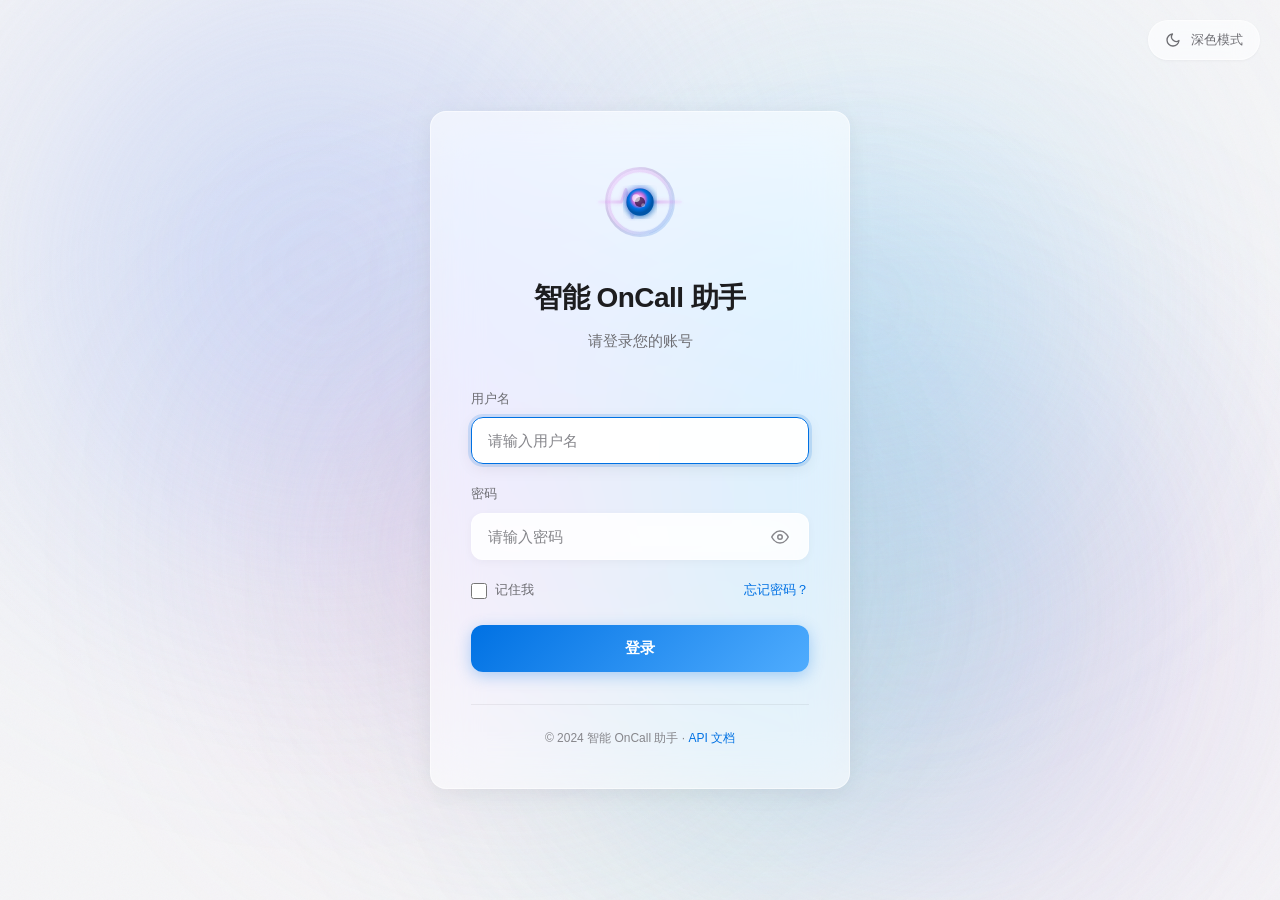
==== static/login.html @ 174ea577 "feat: 1. 增加用户登录系统，未测试 2. 增加长期记忆服务，未测试 2. 优化前端代码组织方式" ====
<!DOCTYPE html>
<html lang="zh-CN">
<head>
    <meta charset="UTF-8">
    <meta name="viewport" content="width=device-width, initial-scale=1.0">
    <meta name="theme-color" content="#1a1a2e">
    <title>登录 - 智能 OnCall 助手</title>
    <link rel="preconnect" href="https://cdn.jsdelivr.net">
    <!-- 共享基础样式 -->
    <link rel="stylesheet" href="/static/css/base.css">
    <!-- 共享组件样式 -->
    <link rel="stylesheet" href="/static/css/components.css">
    <!-- 登录页专用样式 -->
    <link rel="stylesheet" href="/static/css/login.css">
</head>
<body>
    <!-- Aurora 动态渐变背景 -->
    <div class="aurora-background" aria-hidden="true">
        <div class="aurora-blob"></div>
        <div class="aurora-blob"></div>
        <div class="aurora-blob"></div>
        <div class="aurora-blob"></div>
        <div class="aurora-blob"></div>
    </div>

    <!-- 主题切换按钮 -->
    <div class="login-theme-toggle">
        <button class="theme-toggle-btn" id="themeToggleBtn" aria-label="切换主题">
            <svg class="theme-icon-light" viewBox="0 0 24 24" fill="none" xmlns="http://www.w3.org/2000/svg" aria-hidden="true">
                <path d="M21 12.79A9 9 0 1 1 11.21 3 7 7 0 0 0 21 12.79z" stroke="currentColor" stroke-width="2" stroke-linecap="round" stroke-linejoin="round"/>
            </svg>
            <svg class="theme-icon-dark" viewBox="0 0 24 24" fill="none" xmlns="http://www.w3.org/2000/svg" aria-hidden="true" style="display: none;">
                <circle cx="12" cy="12" r="5" stroke="currentColor" stroke-width="2"/>
                <path d="M12 1v2M12 21v2M4.22 4.22l1.42 1.42M18.36 18.36l1.42 1.42M1 12h2M21 12h2M4.22 19.78l1.42-1.42M18.36 5.64l1.42-1.42" stroke="currentColor" stroke-width="2" stroke-linecap="round"/>
            </svg>
            <span id="themeText">深色模式</span>
        </button>
    </div>

    <!-- 登录页面主体 -->
    <main class="login-page">
        <div class="login-container card">
            <!-- Logo -->
            <div class="login-logo" id="loginLogo"></div>

            <!-- 标题 -->
            <h1 class="login-title">智能 OnCall 助手</h1>
            <p class="login-subtitle">请登录您的账号</p>

            <!-- 错误提示 -->
            <div class="error-message" id="errorMessage"></div>

            <!-- 登录表单 -->
            <form class="login-form" id="loginForm" novalidate>
                <!-- 用户名 -->
                <div class="form-group">
                    <label class="form-label" for="username">用户名</label>
                    <input 
                        type="text" 
                        id="username" 
                        name="username" 
                        class="form-input" 
                        placeholder="请输入用户名"
                        autocomplete="username"
                        required
                        autofocus
                    >
                </div>

                <!-- 密码 -->
                <div class="form-group">
                    <label class="form-label" for="password">密码</label>
                    <div class="password-wrapper">
                        <input 
                            type="password" 
                            id="password" 
                            name="password" 
                            class="form-input" 
                            placeholder="请输入密码"
                            autocomplete="current-password"
                            required
                        >
                        <button type="button" class="password-toggle" id="passwordToggle" aria-label="显示密码">
                            <svg class="eye-icon" viewBox="0 0 24 24" fill="none" xmlns="http://www.w3.org/2000/svg">
                                <path d="M1 12s4-8 11-8 11 8 11 8-4 8-11 8-11-8-11-8z" stroke="currentColor" stroke-width="2" stroke-linecap="round" stroke-linejoin="round"/>
                                <circle cx="12" cy="12" r="3" stroke="currentColor" stroke-width="2"/>
                            </svg>
                        </button>
                    </div>
                </div>

                <!-- 记住我 & 忘记密码 -->
                <div class="form-options">
                    <label class="remember-me">
                        <input type="checkbox" id="rememberMe" name="rememberMe">
                        <span>记住我</span>
                    </label>
                    <a href="#" class="forgot-password">忘记密码？</a>
                </div>

                <!-- 登录按钮 -->
                <button type="submit" class="btn-primary" id="loginBtn">
                    <span class="btn-text">登录</span>
                </button>
            </form>

            <!-- 页脚 -->
            <div class="login-footer">
                <p>© 2024 智能 OnCall 助手 · <a href="/docs" target="_blank">API 文档</a></p>
            </div>
        </div>
    </main>

    <!-- 认证模块 -->
    <script src="/static/js/auth.js"></script>
    
    <!-- 登录页脚本 -->
    <script>
        // 登录页应用
        class LoginPageApp {
            constructor() {
                this.initializeElements();
                this.initTheme();
                this.initLogo();
                this.bindEvents();
                
                // 如果已登录，直接跳转到首页
                if (authManager.isLoggedIn()) {
                    window.location.href = '/';
                }
            }

            // 初始化 DOM 元素
            initializeElements() {
                this.loginForm = document.getElementById('loginForm');
                this.usernameInput = document.getElementById('username');
                this.passwordInput = document.getElementById('password');
                this.passwordToggle = document.getElementById('passwordToggle');
                this.loginBtn = document.getElementById('loginBtn');
                this.errorMessage = document.getElementById('errorMessage');
                this.themeToggleBtn = document.getElementById('themeToggleBtn');
                this.themeText = document.getElementById('themeText');
            }

            // 初始化主题
            initTheme() {
                const savedTheme = localStorage.getItem('theme');
                if (savedTheme) {
                    document.documentElement.setAttribute('data-theme', savedTheme);
                }
                this.updateThemeUI();
            }

            // 切换主题
            toggleTheme() {
                const current = document.documentElement.getAttribute('data-theme');
                const next = current === 'dark' ? 'light' : 'dark';
                document.documentElement.setAttribute('data-theme', next);
                localStorage.setItem('theme', next);
                this.updateThemeUI();
                this.updateLogo();
            }

            // 更新主题 UI
            updateThemeUI() {
                const isDark = document.documentElement.getAttribute('data-theme') === 'dark' ||
                    (!document.documentElement.getAttribute('data-theme') && window.matchMedia('(prefers-color-scheme: dark)').matches);

                if (this.themeText) {
                    this.themeText.textContent = isDark ? '浅色模式' : '深色模式';
                }

                const lightIcon = document.querySelector('.theme-icon-light');
                const darkIcon = document.querySelector('.theme-icon-dark');
                if (lightIcon && darkIcon) {
                    lightIcon.style.display = isDark ? 'none' : 'block';
                    darkIcon.style.display = isDark ? 'block' : 'none';
                }

                // 更新 theme-color meta
                const metaTheme = document.querySelector('meta[name="theme-color"]');
                if (metaTheme) {
                    metaTheme.setAttribute('content', isDark ? '#0d0d0d' : '#1a1a2e');
                }
            }

            // 初始化 Logo
            initLogo() {
                this.updateLogo();
            }

            // 更新 Logo（根据主题）
            updateLogo() {
                const logoEl = document.getElementById('loginLogo');
                if (!logoEl) return;
                
                const isDark = document.documentElement.getAttribute('data-theme') === 'dark' ||
                    (!document.documentElement.getAttribute('data-theme') && window.matchMedia('(prefers-color-scheme: dark)').matches);
                
                // 使用 logo-icon.svg
                logoEl.innerHTML = `<img src="/static/img/logo-icon.svg" alt="Logo" width="100" height="100">`;
            }

            // 绑定事件
            bindEvents() {
                // 主题切换
                if (this.themeToggleBtn) {
                    this.themeToggleBtn.addEventListener('click', () => this.toggleTheme());
                }

                // 密码显示/隐藏
                if (this.passwordToggle) {
                    this.passwordToggle.addEventListener('click', () => this.togglePasswordVisibility());
                }

                // 表单提交
                if (this.loginForm) {
                    this.loginForm.addEventListener('submit', (e) => this.handleLogin(e));
                }

                // 输入框变化时清除错误
                if (this.usernameInput) {
                    this.usernameInput.addEventListener('input', () => this.hideError());
                }
                if (this.passwordInput) {
                    this.passwordInput.addEventListener('input', () => this.hideError());
                }
            }

            // 切换密码可见性
            togglePasswordVisibility() {
                const type = this.passwordInput.type === 'password' ? 'text' : 'password';
                this.passwordInput.type = type;
                
                // 更新图标
                const eyeIcon = this.passwordToggle.querySelector('.eye-icon');
                if (type === 'text') {
                    eyeIcon.innerHTML = `
                        <path d="M17.94 17.94A10.07 10.07 0 0 1 12 20c-7 0-11-8-11-8a18.45 18.45 0 0 1 5.06-5.94M9.9 4.24A9.12 9.12 0 0 1 12 4c7 0 11 8 11 8a18.5 18.5 0 0 1-2.16 3.19m-6.72-1.07a3 3 0 1 1-4.24-4.24" stroke="currentColor" stroke-width="2" stroke-linecap="round" stroke-linejoin="round"/>
                        <line x1="1" y1="1" x2="23" y2="23" stroke="currentColor" stroke-width="2" stroke-linecap="round"/>
                    `;
                } else {
                    eyeIcon.innerHTML = `
                        <path d="M1 12s4-8 11-8 11 8 11 8-4 8-11 8-11-8-11-8z" stroke="currentColor" stroke-width="2" stroke-linecap="round" stroke-linejoin="round"/>
                        <circle cx="12" cy="12" r="3" stroke="currentColor" stroke-width="2"/>
                    `;
                }
            }

            // 处理登录
            async handleLogin(e) {
                e.preventDefault();
                
                const username = this.usernameInput.value.trim();
                const password = this.passwordInput.value;

                // 验证
                if (!username) {
                    this.showError('请输入用户名');
                    this.usernameInput.focus();
                    return;
                }

                if (!password) {
                    this.showError('请输入密码');
                    this.passwordInput.focus();
                    return;
                }

                // 显示加载状态
                this.setLoading(true);

                try {
                    const result = await authManager.login(username, password);
                    
                    if (result.success) {
                        // 登录成功，跳转到首页
                        this.showNotification('登录成功，正在跳转...', 'success');
                        setTimeout(() => {
                            window.location.href = '/';
                        }, 500);
                    } else {
                        // 登录失败
                        this.showError(result.error || '登录失败，请检查用户名和密码');
                    }
                } catch (error) {
                    this.showError('网络错误，请稍后重试');
                } finally {
                    this.setLoading(false);
                }
            }

            // 显示错误
            showError(message) {
                if (this.errorMessage) {
                    this.errorMessage.textContent = message;
                    this.errorMessage.classList.add('show');
                }
            }

            // 隐藏错误
            hideError() {
                if (this.errorMessage) {
                    this.errorMessage.classList.remove('show');
                }
            }

            // 设置加载状态
            setLoading(loading) {
                if (this.loginBtn) {
                    this.loginBtn.disabled = loading;
                    if (loading) {
                        this.loginBtn.innerHTML = `
                            <span class="btn-loading">
                                <span class="spinner"></span>
                                <span>登录中...</span>
                            </span>
                        `;
                    } else {
                        this.loginBtn.innerHTML = '<span class="btn-text">登录</span>';
                    }
                }
            }

            // 显示通知
            showNotification(message, type = 'info') {
                const notification = document.createElement('div');
                notification.className = `notification ${type}`;
                notification.textContent = message;
                
                const colors = {
                    info: '#0071e3',
                    success: '#22c55e',
                    warning: '#f59e0b',
                    error: '#ef4444'
                };
                notification.style.backgroundColor = colors[type] || colors.info;
                
                document.body.appendChild(notification);
                
                setTimeout(() => {
                    notification.style.animation = 'notification-slide-out 250ms cubic-bezier(0.4, 0, 0.2, 1)';
                    setTimeout(() => {
                        if (notification.parentNode) {
                            notification.parentNode.removeChild(notification);
                        }
                    }, 300);
                }, 3000);
            }
        }

        // 初始化应用
        document.addEventListener('DOMContentLoaded', () => {
            new LoginPageApp();
        });
    </script>
</body>
</html>
---- static/css/base.css ----
/* =====================================================
 * 基础样式 - CSS 变量、重置、Aurora 背景
 * 所有页面共享的基础样式
 * ===================================================== */

/* 设计系统 - CSS 变量 */
:root {
    /* 亮色模式 */
    --bg-primary: #f5f5f7;
    --bg-secondary: #ffffff;
    --bg-sidebar: rgba(255, 255, 255, 0.72);
    --bg-sidebar-solid: #ffffff;
    --bg-sidebar-hover: rgba(0, 0, 0, 0.04);
    --bg-sidebar-active: rgba(0, 113, 227, 0.08);
    --bg-input: rgba(255, 255, 255, 0.8);
    --bg-input-focus: rgba(255, 255, 255, 0.95);
    --bg-message-user: linear-gradient(135deg, #0071e3 0%, #4facfe 100%);
    --bg-message-ai: rgba(255, 255, 255, 0.85);
    --bg-code: #1e1e1e;
    --bg-card: rgba(255, 255, 255, 0.6);
    --bg-overlay: rgba(0, 0, 0, 0.4);

    --text-primary: #1d1d1f;
    --text-secondary: #6e6e73;
    --text-tertiary: #86868b;
    --text-sidebar: #1d1d1f;
    --text-sidebar-secondary: #6e6e73;
    --text-user-message: #ffffff;
    --text-code: #e4e4e7;

    --accent: #0071e3;
    --accent-hover: #005bb5;
    --accent-light: rgba(0, 113, 227, 0.08);
    --accent-glow: rgba(0, 113, 227, 0.15);

    --border: rgba(0, 0, 0, 0.06);
    --border-strong: rgba(0, 0, 0, 0.1);
    --border-sidebar: rgba(0, 0, 0, 0.06);
    --border-glass: rgba(255, 255, 255, 0.5);

    --shadow-sm: 0 1px 3px rgba(0, 0, 0, 0.04);
    --shadow-md: 0 4px 16px rgba(0, 0, 0, 0.06);
    --shadow-lg: 0 8px 32px rgba(0, 0, 0, 0.08);
    --shadow-glass: 0 4px 24px rgba(0, 0, 0, 0.06);
    --shadow-input: 0 2px 8px rgba(0, 0, 0, 0.04);
    --shadow-input-focus: 0 0 0 3px var(--accent-glow), 0 4px 16px rgba(0, 0, 0, 0.08);

    --radius-sm: 8px;
    --radius-md: 12px;
    --radius-lg: 16px;
    --radius-xl: 24px;
    --radius-full: 9999px;

    --transition-fast: 150ms cubic-bezier(0.4, 0, 0.2, 1);
    --transition-normal: 250ms cubic-bezier(0.4, 0, 0.2, 1);
    --transition-slow: 350ms cubic-bezier(0.4, 0, 0.2, 1);
    --transition-spring: 500ms cubic-bezier(0.34, 1.56, 0.64, 1);

    --font-sans: 'Inter', -apple-system, BlinkMacSystemFont, 'Segoe UI', 'Roboto', 'Helvetica Neue', sans-serif;
    --font-mono: 'JetBrains Mono', 'Fira Code', 'Monaco', 'Menlo', monospace;

    --aurora-base: rgba(180, 200, 240, 0.08);
    --aurora-1: #7c9ff5;
    --aurora-2: #c490e4;
    --aurora-3: #f0a0d0;
    --aurora-4: #6ec6f5;
    --aurora-5: #5eead4;
}

/* 暗黑模式 */
[data-theme="dark"] {
    --bg-primary: #0a0a0f;
    --bg-secondary: #1c1c1e;
    --bg-sidebar: rgba(20, 20, 25, 0.4);
    --bg-sidebar-solid: #14141a;
    --bg-sidebar-hover: rgba(255, 255, 255, 0.06);
    --bg-sidebar-active: rgba(10, 132, 255, 0.12);
    --bg-input: rgba(40, 40, 50, 0.8);
    --bg-input-focus: rgba(50, 50, 60, 0.95);
    --bg-message-user: linear-gradient(135deg, #0a84ff 0%, #5ac8fa 100%);
    --bg-message-ai: rgba(40, 40, 50, 0.85);
    --bg-code: #0d0d0d;
    --bg-card: rgba(40, 40, 50, 0.5);
    --bg-overlay: rgba(0, 0, 0, 0.6);

    --text-primary: #f5f5f7;
    --text-secondary: #98989d;
    --text-tertiary: #6e6e73;
    --text-sidebar: #f5f5f7;
    --text-sidebar-secondary: #8e8e93;
    --text-user-message: #ffffff;
    --text-code: #e4e4e7;

    --accent: #0a84ff;
    --accent-hover: #409cff;
    --accent-light: rgba(10, 132, 255, 0.1);
    --accent-glow: rgba(10, 132, 255, 0.25);

    --border: rgba(255, 255, 255, 0.06);
    --border-strong: rgba(255, 255, 255, 0.1);
    --border-sidebar: rgba(255, 255, 255, 0.06);
    --border-glass: rgba(255, 255, 255, 0.08);

    --shadow-sm: 0 1px 3px rgba(0, 0, 0, 0.3);
    --shadow-md: 0 4px 16px rgba(0, 0, 0, 0.4);
    --shadow-lg: 0 8px 32px rgba(0, 0, 0, 0.5);
    --shadow-glass: 0 4px 24px rgba(0, 0, 0, 0.3);
    --shadow-input: 0 2px 8px rgba(0, 0, 0, 0.3);
    --shadow-input-focus: 0 0 0 3px var(--accent-glow), 0 4px 16px rgba(0, 0, 0, 0.3);

    --aurora-base: rgba(60, 80, 140, 0.06);
    --aurora-1: #4a5fd6;
    --aurora-2: #7c3a8a;
    --aurora-3: #b060a0;
    --aurora-4: #3a7ab8;
    --aurora-5: #2a9a8a;
}

/* 系统偏好暗黑模式 */
@media (prefers-color-scheme: dark) {
    :root:not([data-theme="light"]) {
        --bg-primary: #0a0a0f;
        --bg-secondary: #1c1c1e;
        --bg-sidebar: rgba(20, 20, 25, 0.4);
        --bg-sidebar-solid: #14141a;
        --bg-sidebar-hover: rgba(255, 255, 255, 0.06);
        --bg-sidebar-active: rgba(10, 132, 255, 0.12);
        --bg-input: rgba(40, 40, 50, 0.8);
        --bg-input-focus: rgba(50, 50, 60, 0.95);
        --bg-message-user: linear-gradient(135deg, #0a84ff 0%, #5ac8fa 100%);
        --bg-message-ai: rgba(40, 40, 50, 0.85);
        --bg-code: #0d0d0d;
        --bg-card: rgba(40, 40, 50, 0.5);
        --bg-overlay: rgba(0, 0, 0, 0.6);

        --text-primary: #f5f5f7;
        --text-secondary: #98989d;
        --text-tertiary: #6e6e73;
        --text-sidebar: #f5f5f7;
        --text-sidebar-secondary: #8e8e93;
        --text-user-message: #ffffff;
        --text-code: #e4e4e7;

        --accent: #0a84ff;
        --accent-hover: #409cff;
        --accent-light: rgba(10, 132, 255, 0.1);
        --accent-glow: rgba(10, 132, 255, 0.25);

        --border: rgba(255, 255, 255, 0.06);
        --border-strong: rgba(255, 255, 255, 0.1);
        --border-sidebar: rgba(255, 255, 255, 0.06);
        --border-glass: rgba(255, 255, 255, 0.08);

        --shadow-sm: 0 1px 3px rgba(0, 0, 0, 0.3);
        --shadow-md: 0 4px 16px rgba(0, 0, 0, 0.4);
        --shadow-lg: 0 8px 32px rgba(0, 0, 0, 0.5);
        --shadow-glass: 0 4px 24px rgba(0, 0, 0, 0.3);
        --shadow-input: 0 2px 8px rgba(0, 0, 0, 0.3);
        --shadow-input-focus: 0 0 0 3px var(--accent-glow), 0 4px 16px rgba(0, 0, 0, 0.3);

        --aurora-base: rgba(60, 80, 140, 0.06);
        --aurora-1: #4a5fd6;
        --aurora-2: #7c3a8a;
        --aurora-3: #b060a0;
        --aurora-4: #3a7ab8;
        --aurora-5: #2a9a8a;
    }
}

/* 减少动画偏好 */
@media (prefers-reduced-motion: reduce) {
    *,
    *::before,
    *::after {
        animation-duration: 0.01ms !important;
        animation-iteration-count: 1 !important;
        transition-duration: 0.01ms !important;
    }
}

/* CSS Reset */
* {
    margin: 0;
    padding: 0;
    box-sizing: border-box;
}

body {
    font-family: var(--font-sans);
    background: var(--bg-primary);
    color: var(--text-primary);
    min-height: 100vh;
    line-height: 1.6;
    overflow: hidden;
    transition: background-color var(--transition-normal), color var(--transition-normal);
}

/* =====================================================
 * Aurora 动态渐变背景
 * ===================================================== */
.aurora-background {
    position: fixed;
    top: 0;
    left: 0;
    width: 100vw;
    height: 100vh;
    z-index: 0;
    overflow: hidden;
    pointer-events: none;
    background:
        radial-gradient(ellipse 80% 60% at 50% 50%, var(--aurora-base) 0%, transparent 70%);
}

/* 粒子画布 */
#particleCanvas {
    position: fixed;
    top: 0;
    left: 0;
    width: 100vw;
    height: 100vh;
    z-index: 0;
    pointer-events: none;
}

/* 噪点纹理层 */
.aurora-background::after {
    content: '';
    position: absolute;
    inset: 0;
    opacity: 0.035;
    background-image: url("data:image/svg+xml,%3Csvg viewBox='0 0 256 256' xmlns='http://www.w3.org/2000/svg'%3E%3Cfilter id='noise'%3E%3CfeTurbulence type='fractalNoise' baseFrequency='0.9' numOctaves='4' stitchTiles='stitch'/%3E%3C/filter%3E%3Crect width='100%25' height='100%25' filter='url(%23noise)'/%3E%3C/svg%3E");
    background-repeat: repeat;
    background-size: 128px 128px;
    pointer-events: none;
}

[data-theme="dark"] .aurora-background::after {
    opacity: 0.025;
}

@media (prefers-color-scheme: dark) {
    :root:not([data-theme="light"]) .aurora-background::after {
        opacity: 0.025;
    }
}

/* 渐变光晕层 */
.aurora-blob {
    position: absolute;
    border-radius: 50%;
    filter: blur(120px);
    opacity: 0.4;
    will-change: transform;
    animation: aurora-drift 25s cubic-bezier(0.4, 0, 0.2, 1) infinite;
}

[data-theme="dark"] .aurora-blob {
    opacity: 0.25;
}

@media (prefers-color-scheme: dark) {
    :root:not([data-theme="light"]) .aurora-blob {
        opacity: 0.25;
    }
}

/* 光晕 1 — 左上区域 */
.aurora-blob:nth-child(1) {
    width: 70vw;
    height: 70vw;
    max-width: 900px;
    max-height: 900px;
    background: radial-gradient(circle, var(--aurora-1) 0%, transparent 70%);
    top: -20%;
    left: -10%;
    animation-delay: 0s;
    animation-duration: 28s;
}

/* 光晕 2 — 右下区域 */
.aurora-blob:nth-child(2) {
    width: 65vw;
    height: 65vw;
    max-width: 850px;
    max-height: 850px;
    background: radial-gradient(circle, var(--aurora-2) 0%, transparent 70%);
    bottom: -15%;
    right: -5%;
    animation-delay: -7s;
    animation-duration: 32s;
}

/* 光晕 3 — 中下区域 */
.aurora-blob:nth-child(3) {
    width: 60vw;
    height: 60vw;
    max-width: 800px;
    max-height: 800px;
    background: radial-gradient(circle, var(--aurora-5) 0%, transparent 70%);
    bottom: -10%;
    left: 30%;
    animation-delay: -14s;
    animation-duration: 30s;
}

/* 光晕 4 — 右上区域 */
.aurora-blob:nth-child(4) {
    width: 55vw;
    height: 55vw;
    max-width: 750px;
    max-height: 750px;
    background: radial-gradient(circle, var(--aurora-4) 0%, transparent 70%);
    top: -5%;
    right: 5%;
    animation-delay: -21s;
    animation-duration: 26s;
}

/* 光晕 5 — 中心偏左 */
.aurora-blob:nth-child(5) {
    width: 50vw;
    height: 50vw;
    max-width: 700px;
    max-height: 700px;
    background: radial-gradient(circle, var(--aurora-3) 0%, transparent 70%);
    top: 25%;
    left: 15%;
    animation-delay: -10s;
    animation-duration: 35s;
}

/* Aurora 动画 */
@keyframes aurora-drift {
    0%, 100% {
        transform: translate(0, 0) scale(1);
    }
    25% {
        transform: translate(3vw, -2vh) scale(1.06);
    }
    50% {
        transform: translate(-2vw, 3vh) scale(0.97);
    }
    75% {
        transform: translate(2vw, 1.5vh) scale(1.03);
    }
}

/* 通用动画 */
@keyframes spin {
    from { transform: rotate(0deg); }
    to { transform: rotate(360deg); }
}

@keyframes pulse {
    0%, 100% { opacity: 1; }
    50% { opacity: 0.5; }
}

@keyframes fade-in-scale {
    from {
        opacity: 0;
        transform: scale(0.9);
    }
    to {
        opacity: 1;
        transform: scale(1);
    }
}
---- static/css/components.css ----
/* =====================================================
 * 共享组件样式
 * 按钮、输入框、通知、加载遮罩等通用组件
 * ===================================================== */

/* =====================================================
 * 按钮组件
 * ===================================================== */

/* 主题切换按钮 */
.theme-toggle-btn {
    width: 100%;
    padding: 10px 14px;
    background: transparent;
    border: none;
    border-radius: var(--radius-md);
    cursor: pointer;
    display: flex;
    align-items: center;
    justify-content: flex-start;
    gap: 10px;
    color: var(--text-sidebar-secondary);
    font-size: 13px;
    font-weight: 500;
    transition: background-color var(--transition-fast), color var(--transition-fast);
}

.theme-toggle-btn:hover {
    background: var(--bg-sidebar-hover);
    color: var(--text-sidebar);
}

.theme-toggle-btn:focus-visible {
    outline: 2px solid var(--accent);
    outline-offset: 2px;
}

.theme-toggle-btn svg {
    width: 16px;
    height: 16px;
    flex-shrink: 0;
    transition: transform var(--transition-spring);
}

.theme-toggle-btn:hover svg {
    transform: rotate(20deg);
}

/* =====================================================
 * 通知组件
 * ===================================================== */
.notification {
    position: fixed;
    top: 20px;
    right: 20px;
    padding: 12px 16px;
    border-radius: var(--radius-md);
    color: #ffffff;
    font-weight: 500;
    font-size: 13px;
    z-index: 10000;
    animation: notification-slide-in var(--transition-normal);
    max-width: 320px;
    box-shadow: var(--shadow-lg);
    backdrop-filter: blur(12px);
    -webkit-backdrop-filter: blur(12px);
}

@keyframes notification-slide-in {
    from {
        transform: translateX(100%) scale(0.8);
        opacity: 0;
    }
    to {
        transform: translateX(0) scale(1);
        opacity: 1;
    }
}

@keyframes notification-slide-out {
    from {
        transform: translateX(0) scale(1);
        opacity: 1;
    }
    to {
        transform: translateX(100%) scale(0.8);
        opacity: 0;
    }
}

/* =====================================================
 * 加载遮罩层
 * ===================================================== */
.loading-overlay {
    display: none;
    position: fixed;
    top: 0;
    left: 0;
    width: 100vw;
    height: 100vh;
    background: var(--bg-overlay);
    backdrop-filter: blur(12px);
    -webkit-backdrop-filter: blur(12px);
    z-index: 9999;
    justify-content: center;
    align-items: center;
}

.loading-content {
    background: var(--bg-card);
    backdrop-filter: blur(24px) saturate(180%);
    -webkit-backdrop-filter: blur(24px) saturate(180%);
    padding: 32px 48px;
    border-radius: var(--radius-lg);
    box-shadow: var(--shadow-lg);
    text-align: center;
    animation: fade-in-scale var(--transition-normal);
    border: 1px solid var(--border-glass);
}

.loading-spinner {
    width: 48px;
    height: 48px;
    border: 3px solid var(--accent-light);
    border-top-color: var(--accent);
    border-radius: 50%;
    animation: spin 1s linear infinite;
    margin: 0 auto 16px;
}

.loading-text {
    font-size: 16px;
    font-weight: 600;
    color: var(--text-primary);
    margin-bottom: 8px;
}

.loading-subtext {
    font-size: 13px;
    color: var(--text-secondary);
}

/* =====================================================
 * 表单组件（登录页和聊天页共用）
 * ===================================================== */

/* 表单输入框 */
.form-input {
    width: 100%;
    padding: 14px 16px;
    border: 1px solid var(--border-glass);
    border-radius: var(--radius-md);
    background: var(--bg-input);
    backdrop-filter: blur(20px) saturate(180%);
    -webkit-backdrop-filter: blur(20px) saturate(180%);
    font-size: 15px;
    color: var(--text-primary);
    font-family: var(--font-sans);
    transition: border-color var(--transition-fast), box-shadow var(--transition-fast), background-color var(--transition-fast);
    box-shadow: var(--shadow-input);
}

.form-input:focus {
    outline: none;
    border-color: var(--accent);
    box-shadow: var(--shadow-input-focus);
    background: var(--bg-input-focus);
}

.form-input::placeholder {
    color: var(--text-tertiary);
}

/* 表单标签 */
.form-label {
    display: block;
    font-size: 13px;
    font-weight: 500;
    color: var(--text-secondary);
    margin-bottom: 8px;
}

/* 主按钮 */
.btn-primary {
    width: 100%;
    padding: 14px 24px;
    background: linear-gradient(135deg, var(--accent) 0%, #4facfe 100%);
    border: none;
    border-radius: var(--radius-md);
    color: #ffffff;
    font-size: 15px;
    font-weight: 600;
    cursor: pointer;
    transition: transform var(--transition-fast), box-shadow var(--transition-fast), opacity var(--transition-fast);
    box-shadow: 0 4px 16px rgba(0, 113, 227, 0.3);
}

.btn-primary:hover {
    transform: translateY(-2px);
    box-shadow: 0 8px 24px rgba(0, 113, 227, 0.4);
}

.btn-primary:active {
    transform: translateY(0);
}

.btn-primary:disabled {
    opacity: 0.6;
    cursor: not-allowed;
    transform: none;
}

.btn-primary:focus-visible {
    outline: 2px solid var(--accent);
    outline-offset: 2px;
}

/* 次要按钮 */
.btn-secondary {
    width: 100%;
    padding: 14px 24px;
    background: var(--bg-card);
    backdrop-filter: blur(12px) saturate(180%);
    -webkit-backdrop-filter: blur(12px) saturate(180%);
    border: 1px solid var(--border-glass);
    border-radius: var(--radius-md);
    color: var(--text-primary);
    font-size: 15px;
    font-weight: 500;
    cursor: pointer;
    transition: background-color var(--transition-fast), border-color var(--transition-fast), transform var(--transition-fast);
}

.btn-secondary:hover {
    background: var(--accent-light);
    border-color: var(--accent);
    transform: translateY(-1px);
}

.btn-secondary:focus-visible {
    outline: 2px solid var(--accent);
    outline-offset: 2px;
}

/* =====================================================
 * 卡片组件
 * ===================================================== */
.card {
    background: var(--bg-card);
    backdrop-filter: blur(24px) saturate(180%);
    -webkit-backdrop-filter: blur(24px) saturate(180%);
    border: 1px solid var(--border-glass);
    border-radius: var(--radius-lg);
    box-shadow: var(--shadow-glass);
}

/* =====================================================
 * 链接组件
 * ===================================================== */
.link {
    color: var(--accent);
    text-decoration: none;
    font-weight: 500;
    transition: color var(--transition-fast);
}

.link:hover {
    color: var(--accent-hover);
    text-decoration: underline;
}

/* =====================================================
 * 错误提示
 * ===================================================== */
.error-message {
    padding: 12px 16px;
    background: rgba(239, 68, 68, 0.1);
    border: 1px solid rgba(239, 68, 68, 0.2);
    border-radius: var(--radius-md);
    color: #ef4444;
    font-size: 13px;
    margin-bottom: 16px;
    display: none;
}

.error-message.show {
    display: block;
    animation: fade-in-scale var(--transition-fast);
}
---- static/css/login.css ----
/* =====================================================
 * 登录页面专用样式
 * ===================================================== */

/* 登录页面布局 */
.login-page {
    display: flex;
    justify-content: center;
    align-items: center;
    min-height: 100vh;
    position: relative;
    z-index: 1;
    padding: 20px;
}

/* 登录容器 */
.login-container {
    width: 100%;
    max-width: 420px;
    padding: 40px;
    text-align: center;
    animation: login-fade-in 0.6s cubic-bezier(0.4, 0, 0.2, 1);
}

@keyframes login-fade-in {
    from {
        opacity: 0;
        transform: translateY(20px);
    }
    to {
        opacity: 1;
        transform: translateY(0);
    }
}

/* Logo 区域 */
.login-logo {
    width: 100px;
    height: 100px;
    margin: 0 auto 24px;
    display: flex;
    align-items: center;
    justify-content: center;
    position: relative;
}

.login-logo svg {
    width: 100px;
    height: 100px;
    animation: login-logo-pulse 3s ease-in-out infinite;
}

@keyframes login-logo-pulse {
    0%, 100% { 
        transform: translateY(0) scale(1);
        filter: drop-shadow(0 0 20px rgba(0, 113, 227, 0.3));
    }
    50% { 
        transform: translateY(-6px) scale(1.03);
        filter: drop-shadow(0 0 30px rgba(0, 113, 227, 0.5));
    }
}

/* 标题区域 */
.login-title {
    font-size: 28px;
    font-weight: 700;
    color: var(--text-primary);
    margin-bottom: 8px;
    letter-spacing: -0.02em;
}

.login-subtitle {
    font-size: 15px;
    color: var(--text-secondary);
    margin-bottom: 36px;
}

/* 表单区域 */
.login-form {
    text-align: left;
}

.form-group {
    margin-bottom: 20px;
}

/* 密码输入框包装器 */
.password-wrapper {
    position: relative;
}

.password-toggle {
    position: absolute;
    right: 12px;
    top: 50%;
    transform: translateY(-50%);
    background: none;
    border: none;
    cursor: pointer;
    color: var(--text-tertiary);
    padding: 8px;
    display: flex;
    align-items: center;
    justify-content: center;
    border-radius: var(--radius-sm);
    transition: color var(--transition-fast), background-color var(--transition-fast);
}

.password-toggle:hover {
    color: var(--text-primary);
    background: var(--bg-sidebar-hover);
}

.password-toggle svg {
    width: 18px;
    height: 18px;
}

/* 记住我 & 忘记密码 */
.form-options {
    display: flex;
    justify-content: space-between;
    align-items: center;
    margin-bottom: 24px;
    font-size: 13px;
}

.remember-me {
    display: flex;
    align-items: center;
    gap: 8px;
    cursor: pointer;
    color: var(--text-secondary);
}

.remember-me input[type="checkbox"] {
    width: 16px;
    height: 16px;
    cursor: pointer;
    accent-color: var(--accent);
}

.forgot-password {
    color: var(--accent);
    text-decoration: none;
    font-weight: 500;
    transition: color var(--transition-fast);
}

.forgot-password:hover {
    color: var(--accent-hover);
    text-decoration: underline;
}

/* 登录按钮加载状态 */
.btn-primary .btn-loading {
    display: inline-flex;
    align-items: center;
    gap: 8px;
}

.btn-primary .btn-loading .spinner {
    width: 16px;
    height: 16px;
    border: 2px solid rgba(255, 255, 255, 0.3);
    border-top-color: #ffffff;
    border-radius: 50%;
    animation: spin 0.8s linear infinite;
}

/* 页脚 */
.login-footer {
    margin-top: 32px;
    padding-top: 24px;
    border-top: 1px solid var(--border);
    font-size: 12px;
    color: var(--text-tertiary);
}

.login-footer a {
    color: var(--accent);
    text-decoration: none;
}

.login-footer a:hover {
    text-decoration: underline;
}

/* 主题切换按钮 - 登录页定位 */
.login-theme-toggle {
    position: fixed;
    top: 20px;
    right: 20px;
    z-index: 100;
}

.login-theme-toggle .theme-toggle-btn {
    width: auto;
    padding: 10px 16px;
    background: var(--bg-card);
    backdrop-filter: blur(12px) saturate(180%);
    -webkit-backdrop-filter: blur(12px) saturate(180%);
    border: 1px solid var(--border-glass);
    border-radius: var(--radius-full);
    box-shadow: var(--shadow-sm);
}

/* 响应式设计 */
@media (max-width: 480px) {
    .login-container {
        padding: 32px 24px;
    }
    
    .login-title {
        font-size: 24px;
    }
    
    .login-logo {
        width: 80px;
        height: 80px;
    }
    
    .login-logo svg {
        width: 80px;
        height: 80px;
    }
}

/* 暗色模式下的特殊调整 */
[data-theme="dark"] .login-container {
    background: rgba(28, 28, 30, 0.6);
}

@media (prefers-color-scheme: dark) {
    :root:not([data-theme="light"]) .login-container {
        background: rgba(28, 28, 30, 0.6);
    }
}
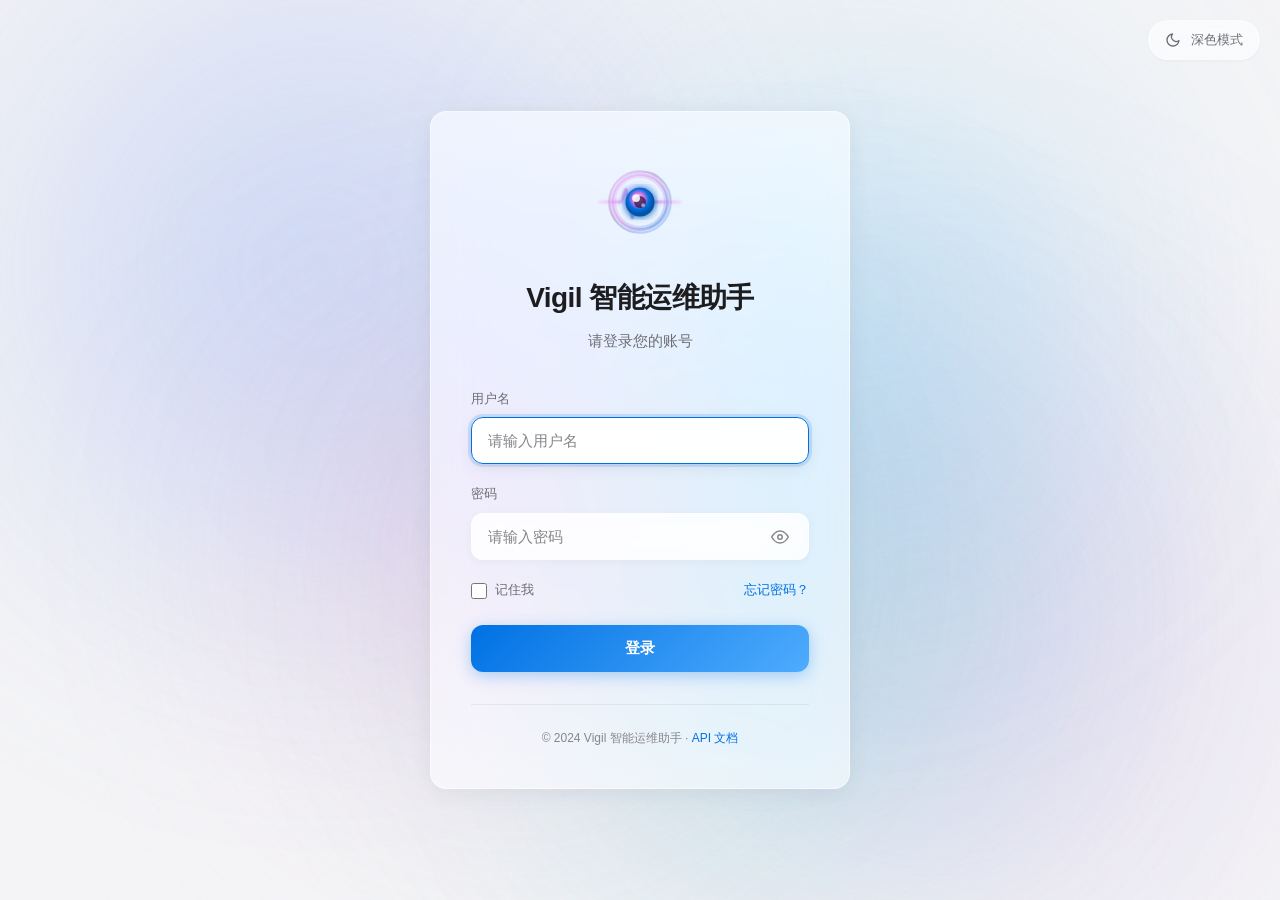
==== commit 1176a933: "docs: 更新项目名称" ====
--- a/static/login.html
+++ b/static/login.html
@@ -4,7 +4,7 @@
     <meta charset="UTF-8">
     <meta name="viewport" content="width=device-width, initial-scale=1.0">
     <meta name="theme-color" content="#1a1a2e">
-    <title>登录 - 智能 OnCall 助手</title>
+    <title>登录 - Vigil 智能运维助手</title>
     <link rel="preconnect" href="https://cdn.jsdelivr.net">
     <!-- 共享基础样式 -->
     <link rel="stylesheet" href="/static/css/base.css">
@@ -44,7 +44,7 @@
             <div class="login-logo" id="loginLogo"></div>
 
             <!-- 标题 -->
-            <h1 class="login-title">智能 OnCall 助手</h1>
+            <h1 class="login-title">Vigil 智能运维助手</h1>
             <p class="login-subtitle">请登录您的账号</p>
 
             <!-- 错误提示 -->
@@ -106,7 +106,7 @@
 
             <!-- 页脚 -->
             <div class="login-footer">
-                <p>© 2024 智能 OnCall 助手 · <a href="/docs" target="_blank">API 文档</a></p>
+                <p>© 2024 Vigil 智能运维助手 · <a href="/docs" target="_blank">API 文档</a></p>
             </div>
         </div>
     </main>
